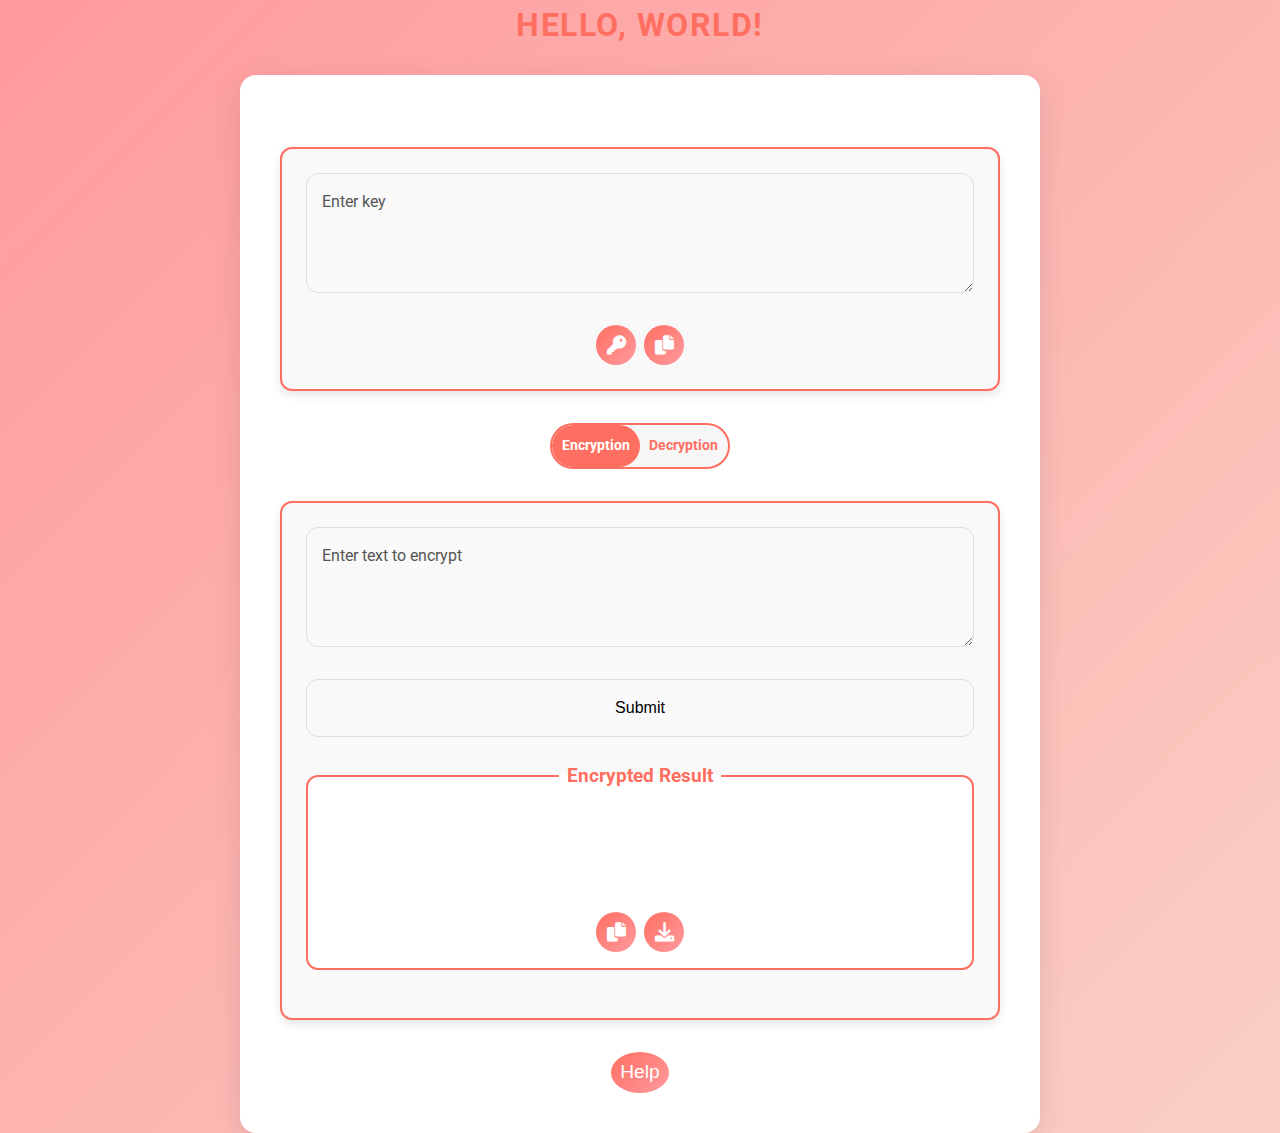
==== index.html @ 226358e8 "modified:   app.js 	modified:   index.html 	modified:   styles.css" ====
<!DOCTYPE html>

<html lang="en">
<head>
  <meta charset="utf-8">
  <title>Encryption Project</title>
  <meta name="viewport" content="width=device-width, initial-scale=1.0">
  <link rel="stylesheet" type="text/css" href="styles.css">
  <link rel="stylesheet" type="text/css" href="https://fonts.googleapis.com/css?family=Roboto:400,700">
  <link rel="stylesheet" href="https://cdnjs.cloudflare.com/ajax/libs/font-awesome/6.0.0-beta3/css/all.min.css">
</head>
<body>
  <header>
    <h1>Hello, World!</h1>
  </header>
  <main>
    <section>
      <div class="input-container">
        <textarea id="key" maxlength="96" placeholder=" "></textarea>
        <label for="key">Enter key</label>
      </div>
      <div class="button-group">
        <button id="createKey" onclick="createKey()" aria-label="Create a random encryption key">
          <i class="fas fa-key"></i>
        </button>
        <button id="copyKey" onclick="copyKey()" aria-label="Copy the encryption key">
          <i class="fas fa-copy"></i>
        </button>
      </div>
    </section>
    
    <div id="toggleContainer">
      <button id="showEncryption" class="active" onclick="toggleSection('encryption')">Encryption</button>
      <button id="showDecryption" onclick="toggleSection('decryption')">Decryption</button>
    </div>

    <section id="encryptionSection">
      <div class="input-container">
        <textarea id="textInput" placeholder=" "></textarea>
        <label for="textInput">Enter text to encrypt</label>
      </div>
      <input type="submit" id="submitText" value="Submit" onclick="encryptMessage()">
      <fieldset>
        <legend>Encrypted Result</legend>
        <p id="encryptedResults"></p>
        <div class="button-group">
          <button type="button" id="copyEncryptedResults" onclick="copyResults('encryptedResults')" aria-label="Copy Encrypted Results">
            <i class="fas fa-copy"></i>
          </button>
          <button type="button" id="downloadEncryptedResults" onclick="downloadResults('encryptedResults')" aria-label="Download Encrypted Results">
            <i class="fas fa-download"></i>
          </button>
        </div>
      </fieldset>
    </section>

    <section id="decryptionSection" class="hidden">
      <div class="input-container">
        <textarea id="encryptedInput" placeholder=" "></textarea>
        <label for="encryptedInput">Enter text to decrypt</label>
      </div>
      <input type="submit" id="submitEncrypted" value="Submit" onclick="decryptMessage()">
      <fieldset>
        <legend>Decrypted Result</legend>
        <p id="decryptedResults"></p>
        <div class="button-group">
          <button type="button" id="copyDecryptedResults" onclick="copyResults('decryptedResults')" aria-label="Copy Decrypted Results">
            <i class="fas fa-copy"></i>
          </button>
          <button type="button" id="downloadDecryptedResults" onclick="downloadResults('decryptedResults')" aria-label="Download Decrypted Results">
            <i class="fas fa-download"></i>
          </button>
        </div>
      </fieldset>
    </section>

    <button type="button" onclick="showHelp()">Help</button>
    <div id="helpModal" class="hidden">
      <div id="helpContent">
        <h2>Help & Instructions</h2>
        <p>
          Welcome to the Encryption Project! This tool allows you to encrypt and decrypt text using a custom key. Follow the steps below to get started:
        </p>
        <h3>Encryption</h3>
        <ol>
          <li>Enter the text you want to encrypt in the "Enter text to encrypt" field.</li>
          <li>Provide a custom encryption key in the "Enter key" field or generate a random key by clicking the <i class="fas fa-key"></i> button.</li>
          <li>Click the "Submit" button to encrypt your text. The encrypted result will appear below.</li>
          <li>You can copy the encrypted result using the <i class="fas fa-copy"></i> button or download it as a text file using the <i class="fas fa-download"></i> button.</li>
        </ol>
        <h3>Decryption</h3>
        <ol>
          <li>Enter the encrypted text in the "Enter text to decrypt" field.</li>
          <li>Provide the same encryption key used to encrypt the text in the "Enter key" field.</li>
          <li>Click the "Submit" button to decrypt the text. The decrypted result will appear below.</li>
          <li>You can copy the decrypted result using the <i class="fas fa-copy"></i> button or download it as a text file using the <i class="fas fa-download"></i> button.</li>
        </ol>
        <h3>Key Information</h3>
        <p>
          The encryption key is essential for both encrypting and decrypting text. Without the correct key, the text cannot be decrypted. You can either enter your own key or generate a random one. The key must be exactly 96 characters long.
        </p>
        <button onclick="closeHelp()">Close</button>
      </div>
    </div>
  </main>
    <script src="app.js"></script>
</body>
</html>
---- styles.css ----
* {
  box-sizing: border-box;
  margin: 0;
  padding: 0;
}

body {
  font-family: 'Roboto', sans-serif;
  display: flex;
  flex-direction: column;
  justify-content: center;
  align-items: center;
  min-height: 100vh;
  background: linear-gradient(135deg, #ff9a9e, #fad0c4, #fbc2eb);
  background-size: 200% 200%;
  animation: gradientAnimation 8s ease infinite;
  color: #333333;
  line-height: 1.6;
}

@keyframes gradientAnimation {
  0% {
    background-position: 0% 50%;
  }
  50% {
    background-position: 100% 50%;
  }
  100% {
    background-position: 0% 50%;
  }
}

@keyframes slideInFromRight {
  from {
    transform: translateX(100%);
    opacity: 0.5;
  }
  to {
    transform: translateX(0);
    opacity: 1;
  }
}

@keyframes slideOutToLeft {
  from {
    transform: translateX(0);
    opacity: 1;
  }
  to {
    transform: translateX(-100%);
    opacity: 0.5;
  }
}

@keyframes slideInFromLeft {
  from {
    transform: translateX(-100%);
    opacity: 0.5;
  }
  to {
    transform: translateX(0);
    opacity: 1;
  }
}

@keyframes slideOutToRight {
  from {
    transform: translateX(0);
    opacity: 1;
  }
  to {
    transform: translateX(100%);
    opacity: 0.5;
  }
}

.hidden {
  display: none;
  opacity: 0;
}

.no-animation {
  animation: none !important;
}

/* General Section Styling */
section {
  margin: 2rem 0;
  padding: 1.5rem;
  border: 2px solid #ff6f61;
  border-radius: 12px;
  background-color: #f9f9f9;
  box-shadow: 0 4px 10px rgba(0, 0, 0, 0.1);
  animation-duration: 0.3s;
  animation-fill-mode: forwards;
}


/* Section Headings */
section h2 {
  font-size: 1.8rem;
  margin-bottom: 1rem;
  color: #333333;
  text-align: center;
  text-transform: uppercase;
  letter-spacing: 1px;
}

main {
  width: 90%;
  max-width: 800px;
  background-color: #ffffff;
  color: #333333;
  border-radius: 16px;
  box-shadow: 0 8px 30px rgba(0, 0, 0, 0.1);
  padding: 2.5rem;
  text-align: center;
  transform: scale(1);
  transition: transform 0.3s ease, box-shadow 0.3s ease;
}

main:hover {
  transform: scale(1.02);
  box-shadow: 0 10px 40px rgba(0, 0, 0, 0.2);
}

h1 {
  font-size: 2rem;
  margin-bottom: 1.5rem;
  color: #ff6f61;
  font-weight: 700;
  text-transform: uppercase;
  letter-spacing: 1.5px;
}

h2, h3 {
  font-size: 1.5rem;
  margin-bottom: 1rem;
  color: #ff6f61;
}

p {
  font-size: 1rem;
  margin-bottom: 1.5rem;
  color: #555555;
}

.input-container {
  position: relative;
  margin-bottom: 1.5rem;
}

textarea, input {
  width: 100%;
  padding: 1.2rem;
  border: 1px solid #dddddd;
  border-radius: 12px;
  font-size: 1rem;
  background-color: #f9f9f9;
  transition: border-color 0.3s ease, box-shadow 0.3s ease;
}

textarea:focus, input:focus {
  outline: none;
  border-color: #ff6f61;
  box-shadow: 0 0 10px rgba(255, 111, 97, 0.4);
}

textarea::placeholder, input::placeholder {
  background-color: transparent;
  color: transparent; /* Hide placeholder text */
}

label {
  position: absolute;
  top: 1rem;
  left: 1rem;
  font-size: 1rem;
  color: #555555;
  pointer-events: none;
  transition: all 0.3s ease;
}

textarea:focus + label, input:focus + label,
textarea:not(:placeholder-shown) + label, input:not(:placeholder-shown) + label {
  top: -0.5rem;
  left: 1rem;
  font-size: 0.8rem;
  color: #ff6f61;
  background-color: #f9f9f9;
  padding: 0 0.3rem;
}

textarea {
  min-height: 120px;
  resize: vertical;
}

button {
  display: inline-flex;
  align-items: center;
  justify-content: center;
  margin: 0;
  padding: 0.6rem;
  min-width: 2.5rem;
  min-height: 2.5rem;
  border: none;
  border-radius: 50%;
  font-size: 1.2rem;
  color: #ffffff;
  background: linear-gradient(135deg, #ff6f61, #ff9a9e);
  cursor: pointer;
  transition: transform 0.2s ease, background-color 0.3s ease;
}

button:hover {
  background: linear-gradient(135deg, #ff9a9e, #fad0c4);
  transform: scale(1.1);
}

button:active {
  transform: scale(1);
}

button i {
  pointer-events: none; /* Prevent icon from interfering with button clicks */
}

/* Fieldset Styling */
fieldset {
  border: 2px solid #ff6f61;
  border-radius: 12px;
  padding: 1rem;
  margin: 1.5rem 0;
  background-color: #ffffff;
}

legend {
  font-size: 1.2rem;
  font-weight: bold;
  color: #ff6f61;
  padding: 0 0.5rem;
}

#encryptedResults, #decryptedResults {
  font-family: 'Courier New', Courier, monospace;
  font-size: 1rem;
  padding: 0.5rem;
  border-radius: 12px;
  white-space: pre-wrap;
  min-height: 80px;
}

#toggleContainer {
  display: flex;
  justify-content: center;
  margin: auto;
  margin-bottom: 1.5rem;
  background-color: #f7f7f7;
  border: 2px solid #ff6f61;
  border-radius: 50px;
  overflow: hidden;
  width: fit-content;
}

#toggleContainer button {
  all: unset;
  flex: 1;
  padding: 0.6rem;
  background-color: transparent;
  color: #ff6f61;
  font-size: 0.9rem;
  font-weight: bold;
  cursor: pointer;
}

#toggleContainer button.active {
  background-color: #ff6f61;
  color: #ffffff;
  border-radius: 50px;
}

#helpText {
  color: #ff6f61;
}

/* Help Modal Styling */
#helpModal {
  position: fixed;
  top: 50%;
  left: 50%;
  transform: translate(-50%, -50%);
  background-color: #ffffff;
  border: 2px solid #ff6f61;
  border-radius: 12px;
  padding: 2rem;
  box-shadow: 0 8px 30px rgba(0, 0, 0, 0.2);
  z-index: 1000;
  width: 90%;
  max-width: 600px;
  text-align: left;
  overflow-y: auto;
  max-height: 80vh;
}

#helpModal h2 {
  font-size: 1.8rem;
  color: #ff6f61;
  margin-bottom: 1rem;
  text-align: center;
}

#helpModal h3 {
  font-size: 1.4rem;
  color: #333333;
  margin-top: 1.5rem;
}

#helpModal p {
  font-size: 1rem;
  color: #555555;
  margin-bottom: 1rem;
}

#helpModal ol {
  margin-left: 1.5rem;
  margin-bottom: 1rem;
}

#helpModal button {
  display: block;
  width: 5rem;
  margin: 1.5rem auto 0;
  padding: 0.5rem 1rem;
  font-size: 1rem;
  color: #ffffff;
  background-color: #ff6f61;
  border: none;
  border-radius: 100%;
  cursor: pointer;
  transition: background-color 0.3s ease;
}

#helpModal button:hover {
  background-color: #ff9a9e;
}

/* Button Group Styling */
.button-group {
  display: flex;
  justify-content: center;
  gap: 0.5rem; /* Add spacing between buttons */
  margin-top: 1rem;
}

@media (max-width: 768px) {
  main {
    padding: 1.5rem;
  }

  h1 {
    font-size: 1.8rem;
  }

  h2, h3 {
    font-size: 1.3rem;
  }

  button {
    font-size: 0.9rem;
    padding: 0.6rem 1rem;
  }

  input, textarea {
    font-size: 0.9rem;
    padding: 0.8rem;
  }
}

@media (max-width: 480px) {
  h1 {
    font-size: 1.5rem;
  }

  h2, h3 {
    font-size: 1.2rem;
  }

  button {
    font-size: 0.8rem;
    padding: 0.5rem 0.8rem;
  }

  input, textarea {
    font-size: 0.8rem;
    padding: 0.6rem;
  }
}
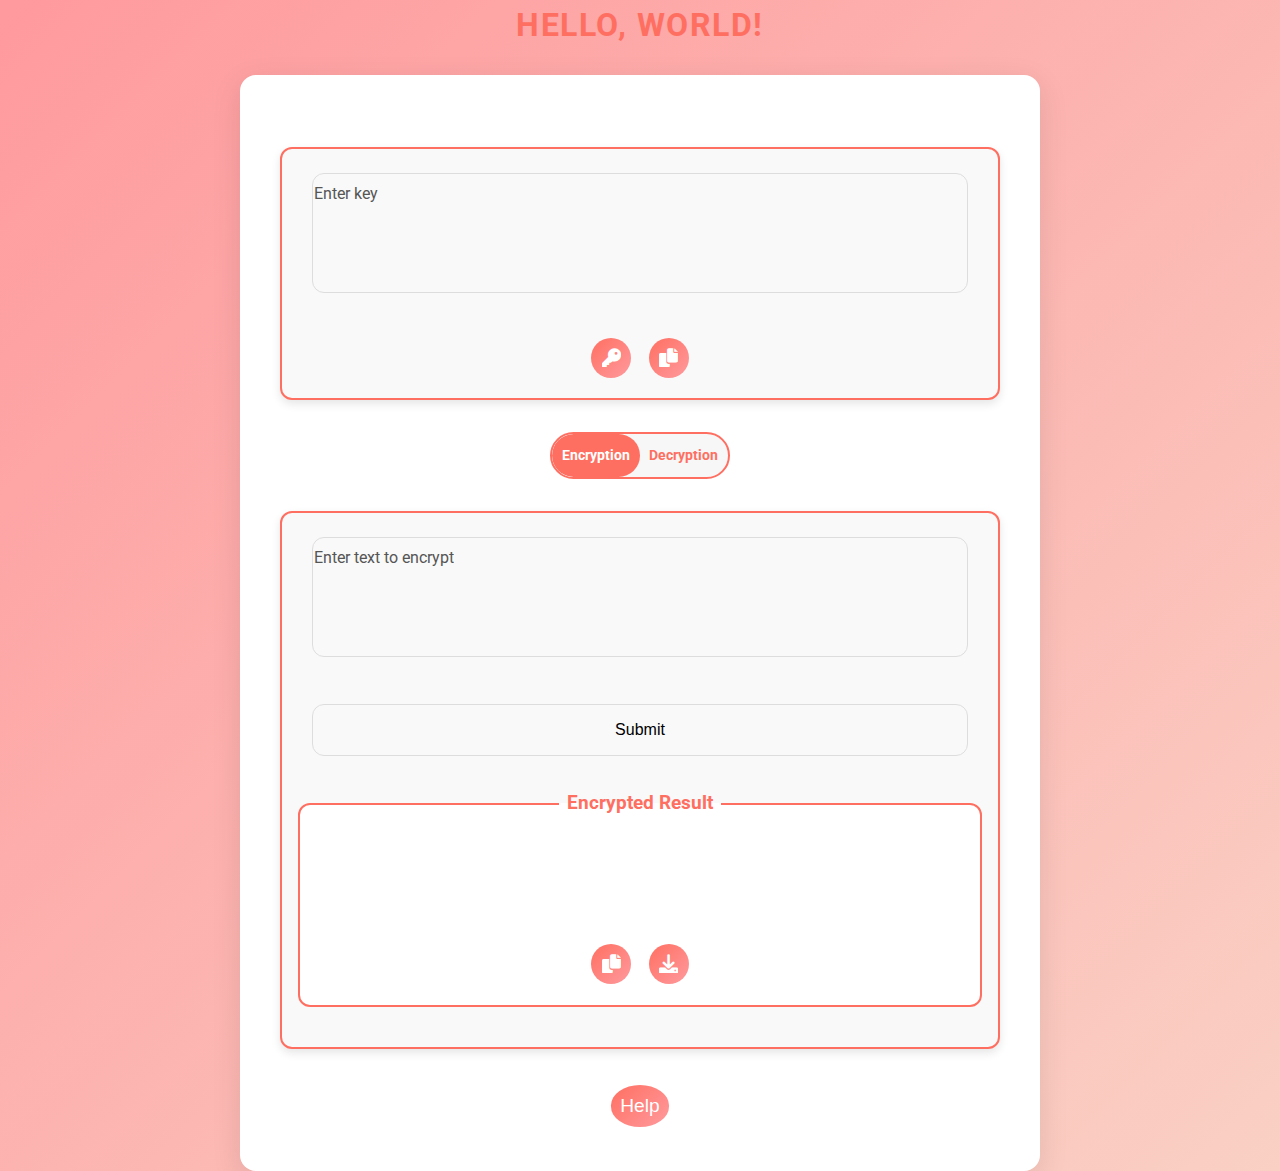
==== commit 7fd44850: "modified:   app.js 	modified:   index.html 	modified:   styles.css" ====
--- a/index.html
+++ b/index.html
@@ -13,6 +13,8 @@
   <header>
     <h1>Hello, World!</h1>
   </header>
+  <div id="notificationContainer"></div>
+
   <main>
     <section>
       <div class="input-container">
@@ -23,7 +25,7 @@
         <button id="createKey" onclick="createKey()" aria-label="Create a random encryption key">
           <i class="fas fa-key"></i>
         </button>
-        <button id="copyKey" onclick="copyKey()" aria-label="Copy the encryption key">
+        <button id="copyKey" onclick="copyResults('key')" aria-label="Copy the encryption key">
           <i class="fas fa-copy"></i>
         </button>
       </div>
@@ -75,34 +77,36 @@
     </section>
 
     <button type="button" onclick="showHelp()">Help</button>
-    <div id="helpModal" class="hidden">
-      <div id="helpContent">
-        <h2>Help & Instructions</h2>
-        <p>
-          Welcome to the Encryption Project! This tool allows you to encrypt and decrypt text using a custom key. Follow the steps below to get started:
-        </p>
-        <h3>Encryption</h3>
-        <ol>
-          <li>Enter the text you want to encrypt in the "Enter text to encrypt" field.</li>
-          <li>Provide a custom encryption key in the "Enter key" field or generate a random key by clicking the <i class="fas fa-key"></i> button.</li>
-          <li>Click the "Submit" button to encrypt your text. The encrypted result will appear below.</li>
-          <li>You can copy the encrypted result using the <i class="fas fa-copy"></i> button or download it as a text file using the <i class="fas fa-download"></i> button.</li>
-        </ol>
-        <h3>Decryption</h3>
-        <ol>
-          <li>Enter the encrypted text in the "Enter text to decrypt" field.</li>
-          <li>Provide the same encryption key used to encrypt the text in the "Enter key" field.</li>
-          <li>Click the "Submit" button to decrypt the text. The decrypted result will appear below.</li>
-          <li>You can copy the decrypted result using the <i class="fas fa-copy"></i> button or download it as a text file using the <i class="fas fa-download"></i> button.</li>
-        </ol>
-        <h3>Key Information</h3>
-        <p>
-          The encryption key is essential for both encrypting and decrypting text. Without the correct key, the text cannot be decrypted. You can either enter your own key or generate a random one. The key must be exactly 96 characters long.
-        </p>
-        <button onclick="closeHelp()">Close</button>
-      </div>
+    
+  </main>
+  <div id="helpModal" class="hidden">
+    <div id="helpContent">
+      <button id="closeHelpButton" onclick="closeHelp()" aria-label="Close Help">&times;</button>
+      <h2>Help & Instructions</h2>
+      <p>
+        Welcome to the Encryption Project! This tool allows you to encrypt and decrypt text using a custom key. Follow the steps below to get started:
+      </p>
+      <h3>Encryption</h3>
+      <ol>
+        <li>Enter the text you want to encrypt in the "Enter text to encrypt" field.</li>
+        <li>Provide a custom encryption key in the "Enter key" field or generate a random key by clicking the <i class="fas fa-key"></i> button.</li>
+        <li>Click the "Submit" button to encrypt your text. The encrypted result will appear below.</li>
+        <li>You can copy the encrypted result using the <i class="fas fa-copy"></i> button or download it as a text file using the <i class="fas fa-download"></i> button.</li>
+      </ol>
+      <h3>Decryption</h3>
+      <ol>
+        <li>Enter the encrypted text in the "Enter text to decrypt" field.</li>
+        <li>Provide the same encryption key used to encrypt the text in the "Enter key" field.</li>
+        <li>Click the "Submit" button to decrypt the text. The decrypted result will appear below.</li>
+        <li>You can copy the decrypted result using the <i class="fas fa-copy"></i> button or download it as a text file using the <i class="fas fa-download"></i> button.</li>
+      </ol>
+      <h3>Key Information</h3>
+      <p>
+        The encryption key is essential for both encrypting and decrypting text. Without the correct key, the text cannot be decrypted. You can either enter your own key or generate a random one. The key must be exactly 96 characters long.
+      </p>
+      <button type="button" id="closeHelp" onclick ="closeHelp()">Close</button>
     </div>
-  </main>
+  </div>
     <script src="app.js"></script>
 </body>
 </html>
--- a/styles.css
+++ b/styles.css
@@ -2,6 +2,7 @@
   box-sizing: border-box;
   margin: 0;
   padding: 0;
+  overflow-x: hidden;
 }
 
 body {
@@ -74,19 +75,36 @@
   }
 }
 
-.hidden {
-  display: none;
-  opacity: 0;
-}
-
-.no-animation {
-  animation: none !important;
+@keyframes fadeOut {
+  0% {
+    opacity: 0.8;
+  }
+  30% {
+    opacity: 0.95;
+  }
+  45% {
+    opacity: 0.9;
+  }
+  100% {
+    opacity: 0.05;
+    
+  }
+}
+@keyframes slideDown {
+  from {
+    transform: translateY(-100%); /* Start above the window */
+    opacity: 0;
+  }
+  to {
+    transform: translateY(0); /* Slide into view */
+    opacity: 1;
+  }
 }
 
 /* General Section Styling */
 section {
   margin: 2rem 0;
-  padding: 1.5rem;
+  padding: 1rem;
   border: 2px solid #ff6f61;
   border-radius: 12px;
   background-color: #f9f9f9;
@@ -151,8 +169,9 @@
 }
 
 textarea, input {
-  width: 100%;
-  padding: 1.2rem;
+  width: 96%;
+  margin: 0.5rem;
+  padding: 1rem;
   border: 1px solid #dddddd;
   border-radius: 12px;
   font-size: 1rem;
@@ -164,11 +183,6 @@
   outline: none;
   border-color: #ff6f61;
   box-shadow: 0 0 10px rgba(255, 111, 97, 0.4);
-}
-
-textarea::placeholder, input::placeholder {
-  background-color: transparent;
-  color: transparent; /* Hide placeholder text */
 }
 
 label {
@@ -193,14 +207,14 @@
 
 textarea {
   min-height: 120px;
-  resize: vertical;
+  resize: none;
 }
 
 button {
   display: inline-flex;
   align-items: center;
   justify-content: center;
-  margin: 0;
+  margin: 0.3rem;
   padding: 0.6rem;
   min-width: 2.5rem;
   min-height: 2.5rem;
@@ -222,10 +236,6 @@
   transform: scale(1);
 }
 
-button i {
-  pointer-events: none; /* Prevent icon from interfering with button clicks */
-}
-
 /* Fieldset Styling */
 fieldset {
   border: 2px solid #ff6f61;
@@ -280,13 +290,10 @@
   border-radius: 50px;
 }
 
-#helpText {
-  color: #ff6f61;
-}
-
 /* Help Modal Styling */
 #helpModal {
   position: fixed;
+  display: none;
   top: 50%;
   left: 50%;
   transform: translate(-50%, -50%);
@@ -294,6 +301,7 @@
   border: 2px solid #ff6f61;
   border-radius: 12px;
   padding: 2rem;
+  color: #ff6f61;
   box-shadow: 0 8px 30px rgba(0, 0, 0, 0.2);
   z-index: 1000;
   width: 90%;
@@ -305,21 +313,13 @@
 
 #helpModal h2 {
   font-size: 1.8rem;
-  color: #ff6f61;
   margin-bottom: 1rem;
   text-align: center;
 }
 
 #helpModal h3 {
   font-size: 1.4rem;
-  color: #333333;
   margin-top: 1.5rem;
-}
-
-#helpModal p {
-  font-size: 1rem;
-  color: #555555;
-  margin-bottom: 1rem;
 }
 
 #helpModal ol {
@@ -327,7 +327,7 @@
   margin-bottom: 1rem;
 }
 
-#helpModal button {
+#closeHelp {
   display: block;
   width: 5rem;
   margin: 1.5rem auto 0;
@@ -341,8 +341,26 @@
   transition: background-color 0.3s ease;
 }
 
-#helpModal button:hover {
+#closeHelp:hover {
   background-color: #ff9a9e;
+}
+
+#closeHelpButton {
+  all: unset;
+  position: absolute;
+  top: 0.5rem;
+  right: 0.5rem;
+  background: none;
+  padding: 0 0.6rem;
+  border: none;
+  font-size: 1.8rem;
+  color: #ff6f61;
+  cursor: pointer;
+  transition: color 0.3s ease;
+}
+
+#closeHelpButton:hover {
+  color: #ff9a9e;
 }
 
 /* Button Group Styling */
@@ -353,6 +371,30 @@
   margin-top: 1rem;
 }
 
+#notificationContainer {
+  position: fixed;
+  top: 2rem;
+  text-align: center;
+  z-index: 1000; 
+  display: flex;
+  flex-direction: column;
+  gap: 0.5rem;
+  width: 90%;
+  max-width: 400px;
+  pointer-events: none; 
+}
+
+.notification {
+  background: linear-gradient(135deg, #ff6f61, #ff9a9e);
+  color: #ffffff;
+  padding: 0.8rem 1.2rem;
+  border-radius: 8px;
+  font-size: 1rem;
+  box-shadow: 0 4px 10px rgba(0, 0, 0, 0.2);
+  animation: slideDown 0.5s ease, fadeOut 1.5s forwards;
+  pointer-events: auto; /* Allow interaction with individual notifications */
+}
+
 @media (max-width: 768px) {
   main {
     padding: 1.5rem;
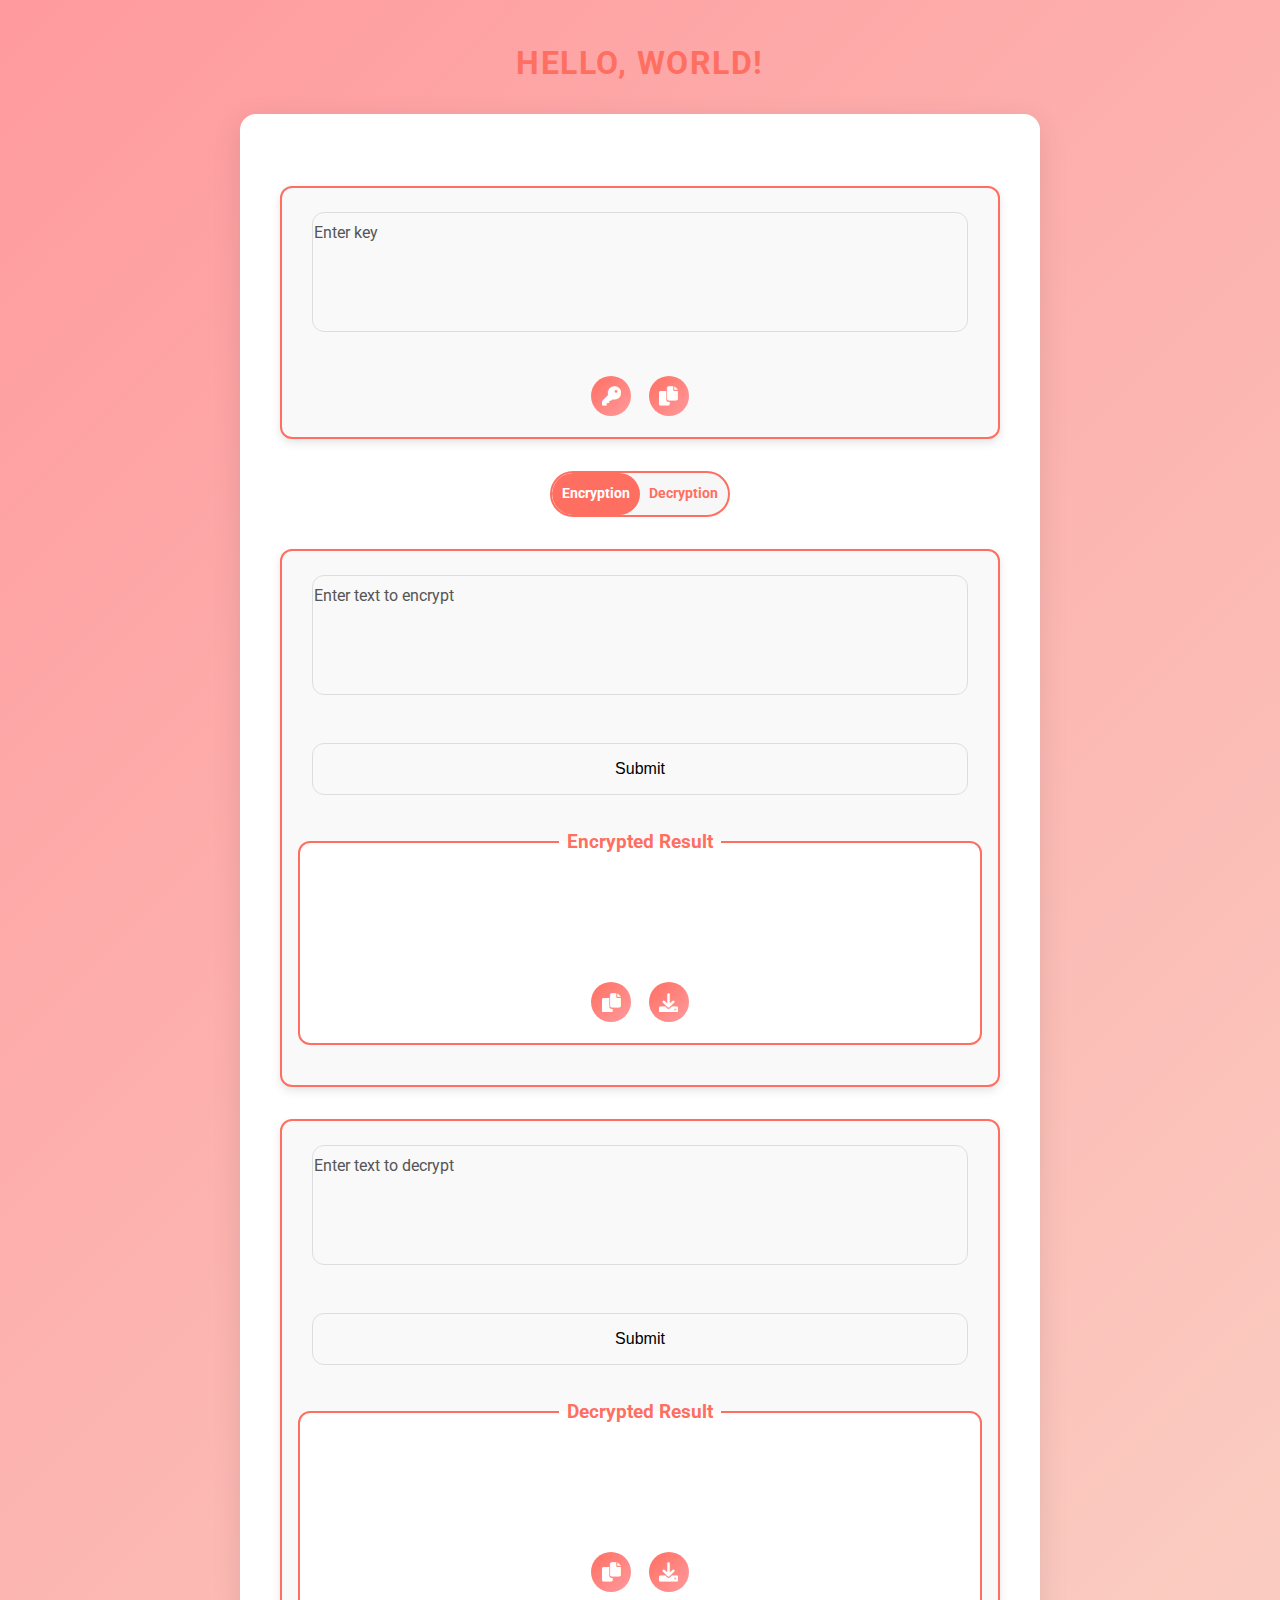
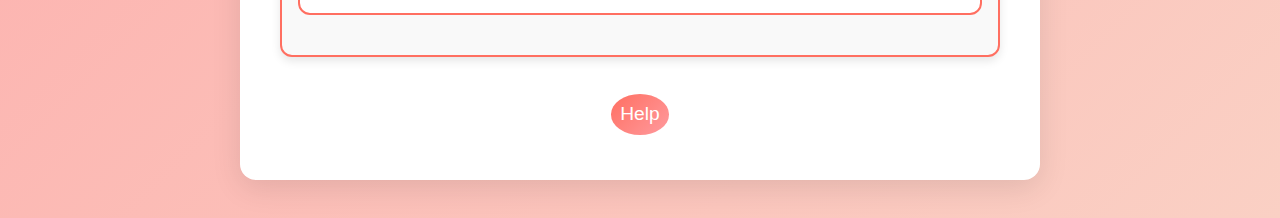
==== commit 42548674: "modified:   app.js 	modified:   index.html 	modified:   styles.css" ====
--- a/index.html
+++ b/index.html
@@ -11,7 +11,7 @@
 </head>
 <body>
   <header>
-    <h1>Hello, World!</h1>
+    <h1>HELLO, WORLD!</h1>
   </header>
   <div id="notificationContainer"></div>
 
--- a/styles.css
+++ b/styles.css
@@ -10,12 +10,13 @@
   display: flex;
   flex-direction: column;
   justify-content: center;
+  padding: 3%;
   align-items: center;
   min-height: 100vh;
   background: linear-gradient(135deg, #ff9a9e, #fad0c4, #fbc2eb);
   background-size: 200% 200%;
   animation: gradientAnimation 8s ease infinite;
-  color: #333333;
+color: #ff6f61;
   line-height: 1.6;
 }
 
@@ -87,16 +88,16 @@
   }
   100% {
     opacity: 0.05;
-    
-  }
-}
+  }
+}
+
 @keyframes slideDown {
   from {
-    transform: translateY(-100%); /* Start above the window */
+    transform: translateY(-100%);
     opacity: 0;
   }
   to {
-    transform: translateY(0); /* Slide into view */
+    transform: translateY(0);
     opacity: 1;
   }
 }
@@ -109,26 +110,12 @@
   border-radius: 12px;
   background-color: #f9f9f9;
   box-shadow: 0 4px 10px rgba(0, 0, 0, 0.1);
-  animation-duration: 0.3s;
-  animation-fill-mode: forwards;
-}
-
-
-/* Section Headings */
-section h2 {
-  font-size: 1.8rem;
-  margin-bottom: 1rem;
-  color: #333333;
-  text-align: center;
-  text-transform: uppercase;
-  letter-spacing: 1px;
 }
 
 main {
   width: 90%;
   max-width: 800px;
   background-color: #ffffff;
-  color: #333333;
   border-radius: 16px;
   box-shadow: 0 8px 30px rgba(0, 0, 0, 0.1);
   padding: 2.5rem;
@@ -145,22 +132,17 @@
 h1 {
   font-size: 2rem;
   margin-bottom: 1.5rem;
-  color: #ff6f61;
-  font-weight: 700;
-  text-transform: uppercase;
   letter-spacing: 1.5px;
 }
 
 h2, h3 {
   font-size: 1.5rem;
   margin-bottom: 1rem;
-  color: #ff6f61;
 }
 
 p {
   font-size: 1rem;
   margin-bottom: 1.5rem;
-  color: #555555;
 }
 
 .input-container {
@@ -190,7 +172,7 @@
   top: 1rem;
   left: 1rem;
   font-size: 1rem;
-  color: #555555;
+color: #555555;
   pointer-events: none;
   transition: all 0.3s ease;
 }
@@ -200,7 +182,6 @@
   top: -0.5rem;
   left: 1rem;
   font-size: 0.8rem;
-  color: #ff6f61;
   background-color: #f9f9f9;
   padding: 0 0.3rem;
 }
@@ -220,8 +201,9 @@
   min-height: 2.5rem;
   border: none;
   border-radius: 50%;
+color: #ffffff;
   font-size: 1.2rem;
-  color: #ffffff;
+color: #ffffff;
   background: linear-gradient(135deg, #ff6f61, #ff9a9e);
   cursor: pointer;
   transition: transform 0.2s ease, background-color 0.3s ease;
@@ -248,7 +230,6 @@
 legend {
   font-size: 1.2rem;
   font-weight: bold;
-  color: #ff6f61;
   padding: 0 0.5rem;
 }
 
@@ -278,7 +259,6 @@
   flex: 1;
   padding: 0.6rem;
   background-color: transparent;
-  color: #ff6f61;
   font-size: 0.9rem;
   font-weight: bold;
   cursor: pointer;
@@ -301,7 +281,6 @@
   border: 2px solid #ff6f61;
   border-radius: 12px;
   padding: 2rem;
-  color: #ff6f61;
   box-shadow: 0 8px 30px rgba(0, 0, 0, 0.2);
   z-index: 1000;
   width: 90%;
@@ -333,7 +312,6 @@
   margin: 1.5rem auto 0;
   padding: 0.5rem 1rem;
   font-size: 1rem;
-  color: #ffffff;
   background-color: #ff6f61;
   border: none;
   border-radius: 100%;
@@ -354,7 +332,6 @@
   padding: 0 0.6rem;
   border: none;
   font-size: 1.8rem;
-  color: #ff6f61;
   cursor: pointer;
   transition: color 0.3s ease;
 }
@@ -367,7 +344,7 @@
 .button-group {
   display: flex;
   justify-content: center;
-  gap: 0.5rem; /* Add spacing between buttons */
+  gap: 0.5rem;
   margin-top: 1rem;
 }
 
@@ -375,24 +352,23 @@
   position: fixed;
   top: 2rem;
   text-align: center;
-  z-index: 1000; 
+  z-index: 1000;
   display: flex;
   flex-direction: column;
   gap: 0.5rem;
   width: 90%;
   max-width: 400px;
-  pointer-events: none; 
+  pointer-events: none;
 }
 
 .notification {
   background: linear-gradient(135deg, #ff6f61, #ff9a9e);
-  color: #ffffff;
+color: #ffffff;
   padding: 0.8rem 1.2rem;
   border-radius: 8px;
   font-size: 1rem;
   box-shadow: 0 4px 10px rgba(0, 0, 0, 0.2);
   animation: slideDown 0.5s ease, fadeOut 1.5s forwards;
-  pointer-events: auto; /* Allow interaction with individual notifications */
 }
 
 @media (max-width: 768px) {
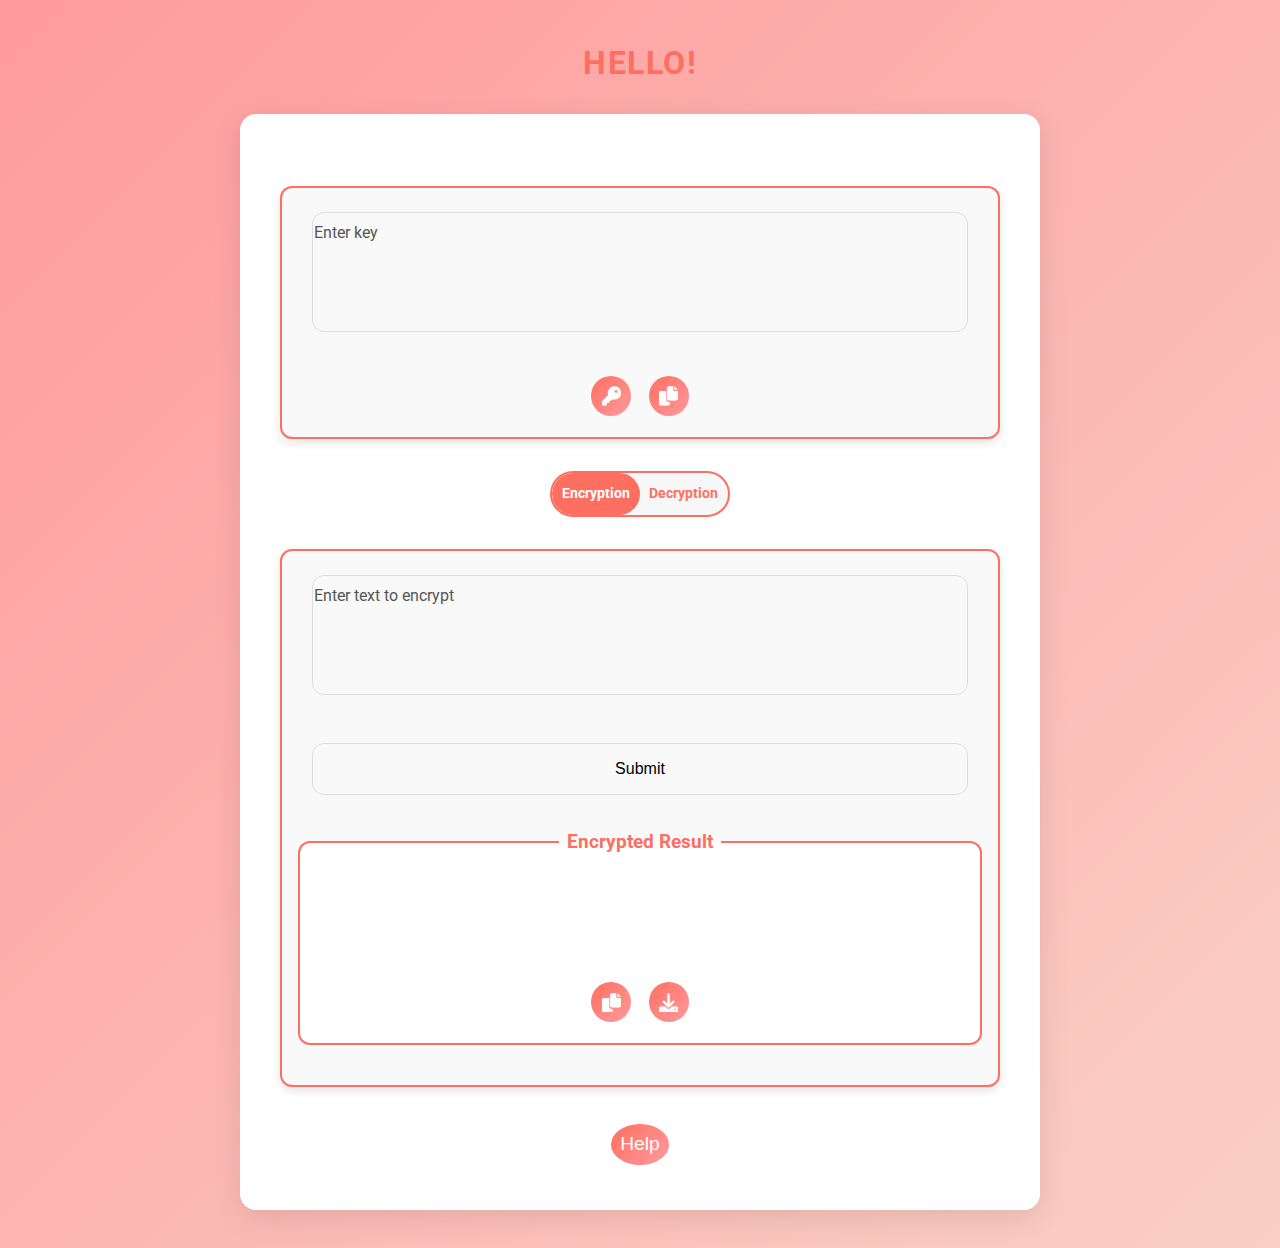
==== commit 380b4f5d: "pages test" ====
--- a/index.html
+++ b/index.html
@@ -11,7 +11,7 @@
 </head>
 <body>
   <header>
-    <h1>HELLO, WORLD!</h1>
+    <h1>HELLO!</h1>
   </header>
   <div id="notificationContainer"></div>
 
--- a/styles.css
+++ b/styles.css
@@ -1,7 +1,6 @@
 * {
   box-sizing: border-box;
   margin: 0;
-  padding: 0;
   overflow-x: hidden;
 }
 
@@ -136,7 +135,6 @@
 }
 
 h2, h3 {
-  font-size: 1.5rem;
   margin-bottom: 1rem;
 }
 
@@ -270,7 +268,6 @@
   border-radius: 50px;
 }
 
-/* Help Modal Styling */
 #helpModal {
   position: fixed;
   display: none;
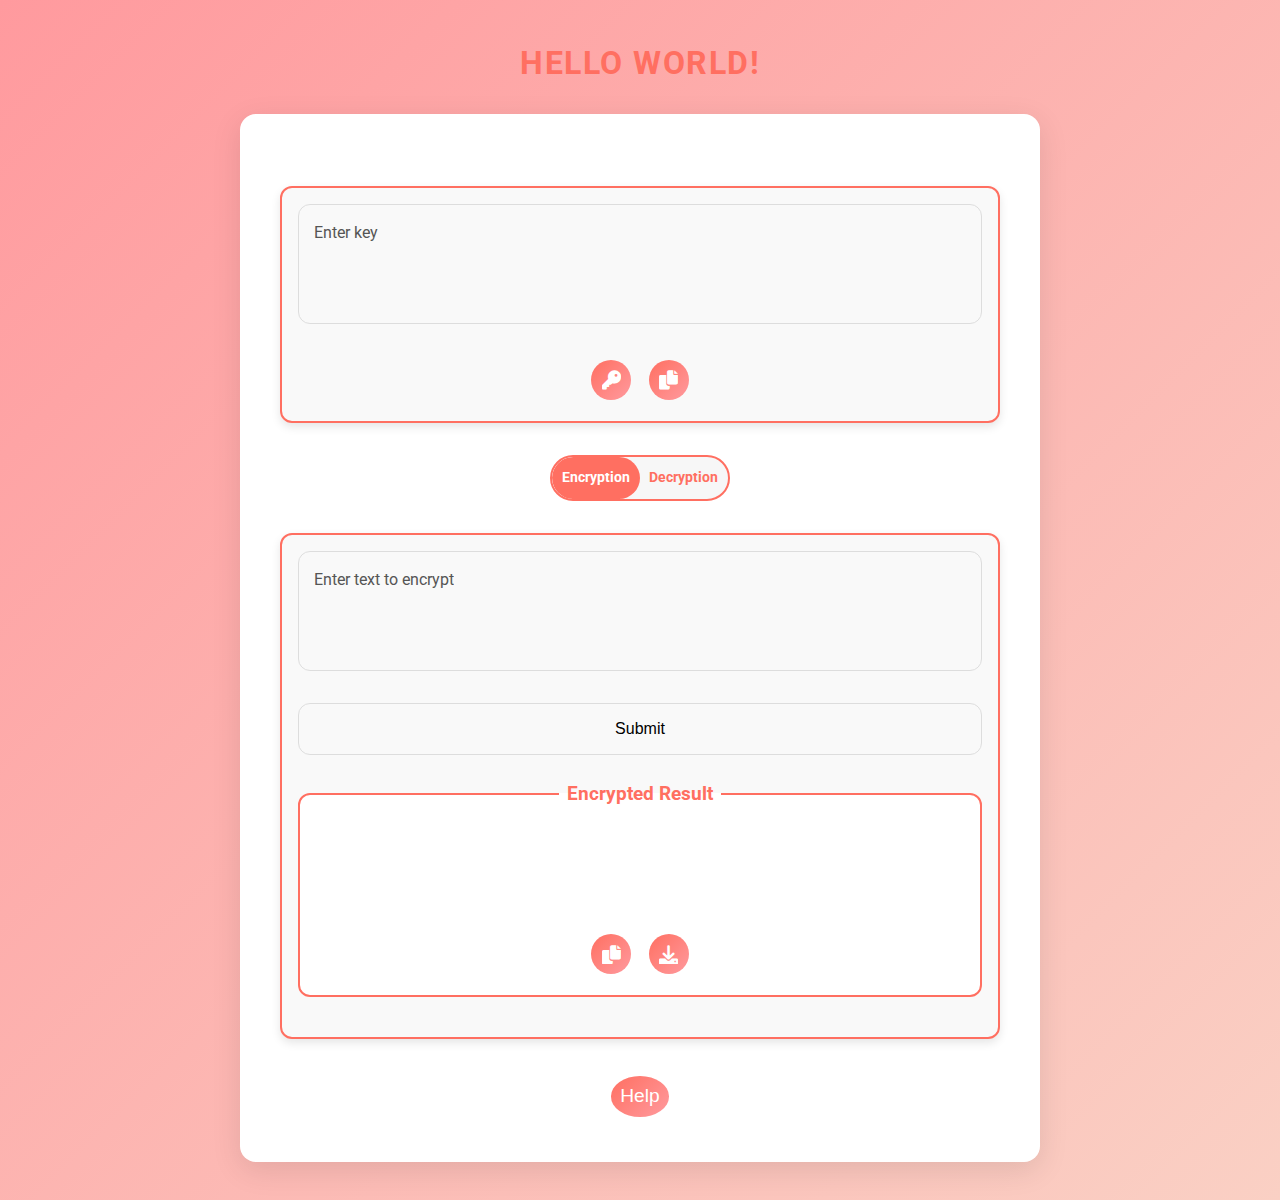
==== commit 4b7d82ee: "modified:   app.js 	modified:   index.html 	modified:   styles.css" ====
--- a/index.html
+++ b/index.html
@@ -11,7 +11,7 @@
 </head>
 <body>
   <header>
-    <h1>HELLO!</h1>
+    <h1>HELLO WORLD!</h1>
   </header>
   <div id="notificationContainer"></div>
 
@@ -56,7 +56,7 @@
       </fieldset>
     </section>
 
-    <section id="decryptionSection" class="hidden">
+    <section id="decryptionSection">
       <div class="input-container">
         <textarea id="encryptedInput" placeholder=" "></textarea>
         <label for="encryptedInput">Enter text to decrypt</label>
--- a/styles.css
+++ b/styles.css
@@ -101,16 +101,6 @@
   }
 }
 
-/* General Section Styling */
-section {
-  margin: 2rem 0;
-  padding: 1rem;
-  border: 2px solid #ff6f61;
-  border-radius: 12px;
-  background-color: #f9f9f9;
-  box-shadow: 0 4px 10px rgba(0, 0, 0, 0.1);
-}
-
 main {
   width: 90%;
   max-width: 800px;
@@ -128,6 +118,19 @@
   box-shadow: 0 10px 40px rgba(0, 0, 0, 0.2);
 }
 
+section {
+  margin: 2rem 0;
+  padding: 1rem;
+  border: 2px solid #ff6f61;
+  border-radius: 12px;
+  background-color: #f9f9f9;
+  box-shadow: 0 4px 10px rgba(0, 0, 0, 0.1);
+}
+
+#decryptionSection{
+  display: none;
+}
+
 h1 {
   font-size: 2rem;
   margin-bottom: 1.5rem;
@@ -146,11 +149,11 @@
 .input-container {
   position: relative;
   margin-bottom: 1.5rem;
+  overflow: visible;
 }
 
 textarea, input {
-  width: 96%;
-  margin: 0.5rem;
+  width: 100%;
   padding: 1rem;
   border: 1px solid #dddddd;
   border-radius: 12px;
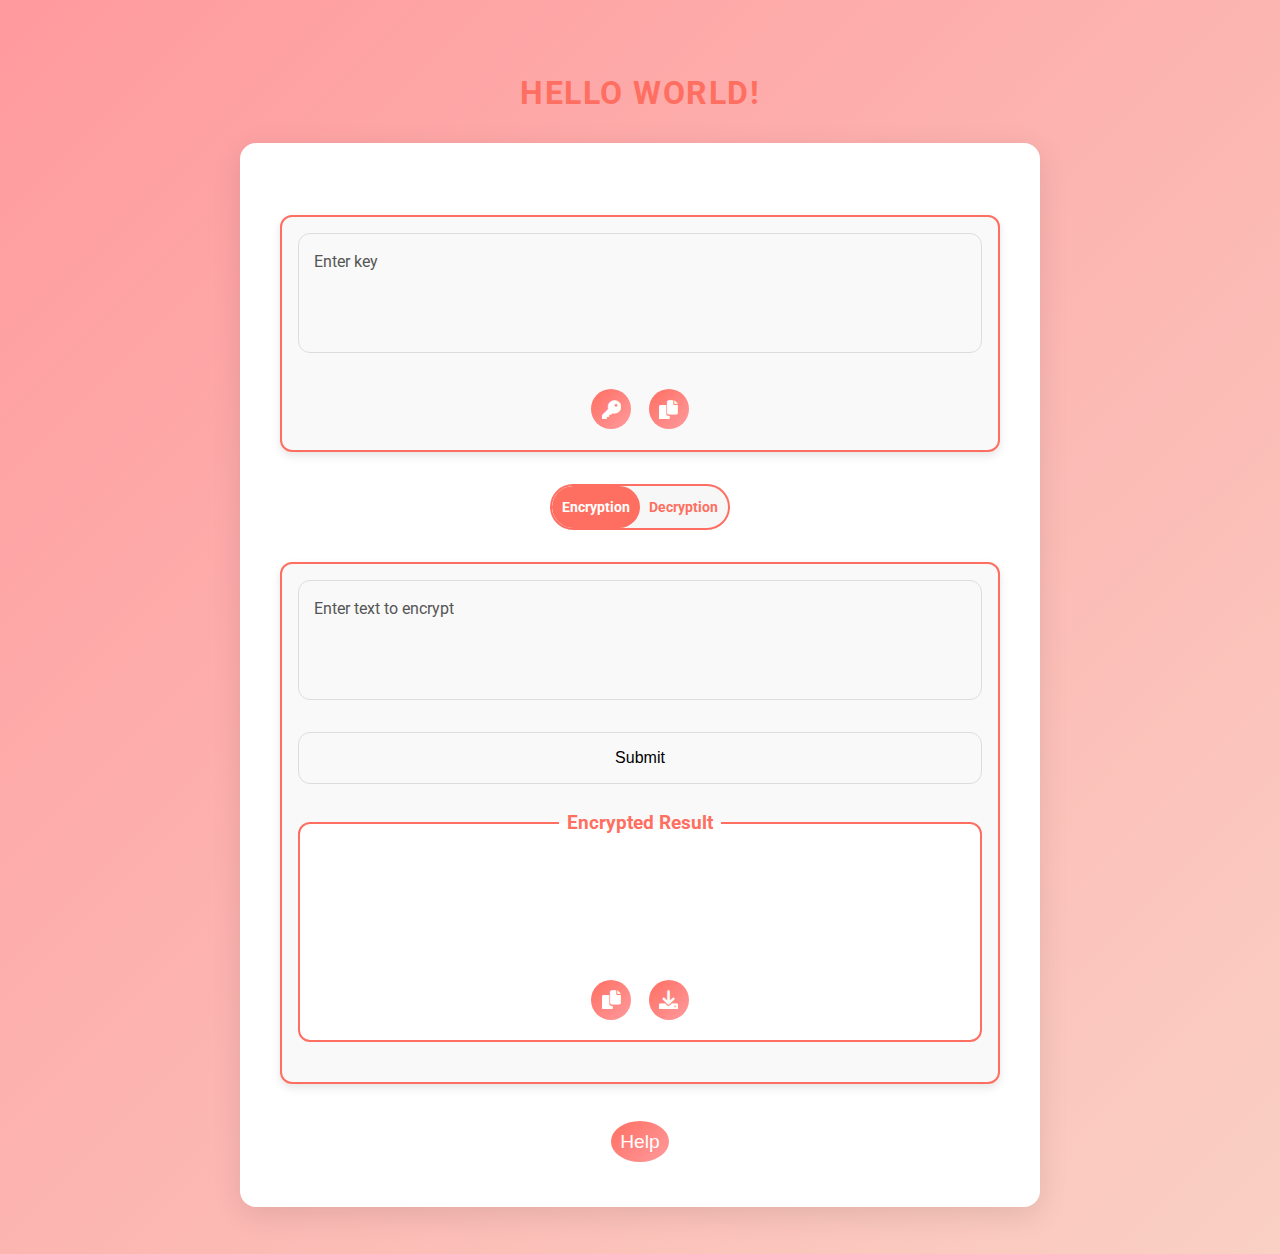
==== commit d942a16e: "modified:   index.html 	modified:   styles.css" ====
--- a/index.html
+++ b/index.html
@@ -79,7 +79,7 @@
     <button type="button" onclick="showHelp()">Help</button>
     
   </main>
-  <div id="helpModal" class="hidden">
+  <div id="helpModal">
     <div id="helpContent">
       <button id="closeHelpButton" onclick="closeHelp()" aria-label="Close Help">&times;</button>
       <h2>Help & Instructions</h2>
--- a/styles.css
+++ b/styles.css
@@ -1,6 +1,5 @@
 * {
   box-sizing: border-box;
-  margin: 0;
   overflow-x: hidden;
 }
 
@@ -76,17 +75,11 @@
 }
 
 @keyframes fadeOut {
-  0% {
-    opacity: 0.8;
-  }
-  30% {
-    opacity: 0.95;
-  }
-  45% {
-    opacity: 0.9;
+  40% {
+    opacity: 1;
   }
   100% {
-    opacity: 0.05;
+    opacity: 0;
   }
 }
 
@@ -162,25 +155,28 @@
   transition: border-color 0.3s ease, box-shadow 0.3s ease;
 }
 
-textarea:focus, input:focus {
-  outline: none;
-  border-color: #ff6f61;
-  box-shadow: 0 0 10px rgba(255, 111, 97, 0.4);
-}
-
 label {
   position: absolute;
   top: 1rem;
   left: 1rem;
   font-size: 1rem;
-color: #555555;
+  color: #555555;
   pointer-events: none;
   transition: all 0.3s ease;
 }
 
+textarea:focus, input:focus {
+  outline: none;
+  border: 2px solid #ff6f61;
+}
+
+textarea:focus + label, input:focus + label {
+    color: #ff6f61;
+}
+
 textarea:focus + label, input:focus + label,
 textarea:not(:placeholder-shown) + label, input:not(:placeholder-shown) + label {
-  top: -0.5rem;
+  top: -0.6rem;
   left: 1rem;
   font-size: 0.8rem;
   background-color: #f9f9f9;
@@ -202,9 +198,8 @@
   min-height: 2.5rem;
   border: none;
   border-radius: 50%;
-color: #ffffff;
   font-size: 1.2rem;
-color: #ffffff;
+  color: #ffffff;
   background: linear-gradient(135deg, #ff6f61, #ff9a9e);
   cursor: pointer;
   transition: transform 0.2s ease, background-color 0.3s ease;
@@ -301,15 +296,15 @@
   margin-top: 1.5rem;
 }
 
-#helpModal ol {
-  margin-left: 1.5rem;
-  margin-bottom: 1rem;
-}
-
+#helpModal li {
+  margin-left: 1rem;
+  list-style: decimal;
+  margin-bottom: 0.5rem;
+}
 #closeHelp {
   display: block;
   width: 5rem;
-  margin: 1.5rem auto 0;
+  margin: 1.5rem auto 0.5rem;
   padding: 0.5rem 1rem;
   font-size: 1rem;
   background-color: #ff6f61;
@@ -319,7 +314,7 @@
   transition: background-color 0.3s ease;
 }
 
-#closeHelp:hover {
+#closeHelp:hover, #closeHelpButton:hover {
   background-color: #ff9a9e;
 }
 
@@ -336,11 +331,6 @@
   transition: color 0.3s ease;
 }
 
-#closeHelpButton:hover {
-  color: #ff9a9e;
-}
-
-/* Button Group Styling */
 .button-group {
   display: flex;
   justify-content: center;
@@ -353,9 +343,6 @@
   top: 2rem;
   text-align: center;
   z-index: 1000;
-  display: flex;
-  flex-direction: column;
-  gap: 0.5rem;
   width: 90%;
   max-width: 400px;
   pointer-events: none;
@@ -363,11 +350,9 @@
 
 .notification {
   background: linear-gradient(135deg, #ff6f61, #ff9a9e);
-color: #ffffff;
-  padding: 0.8rem 1.2rem;
+  color: #ffffff;
+  padding: 1rem 0;
   border-radius: 8px;
-  font-size: 1rem;
-  box-shadow: 0 4px 10px rgba(0, 0, 0, 0.2);
   animation: slideDown 0.5s ease, fadeOut 1.5s forwards;
 }
 
